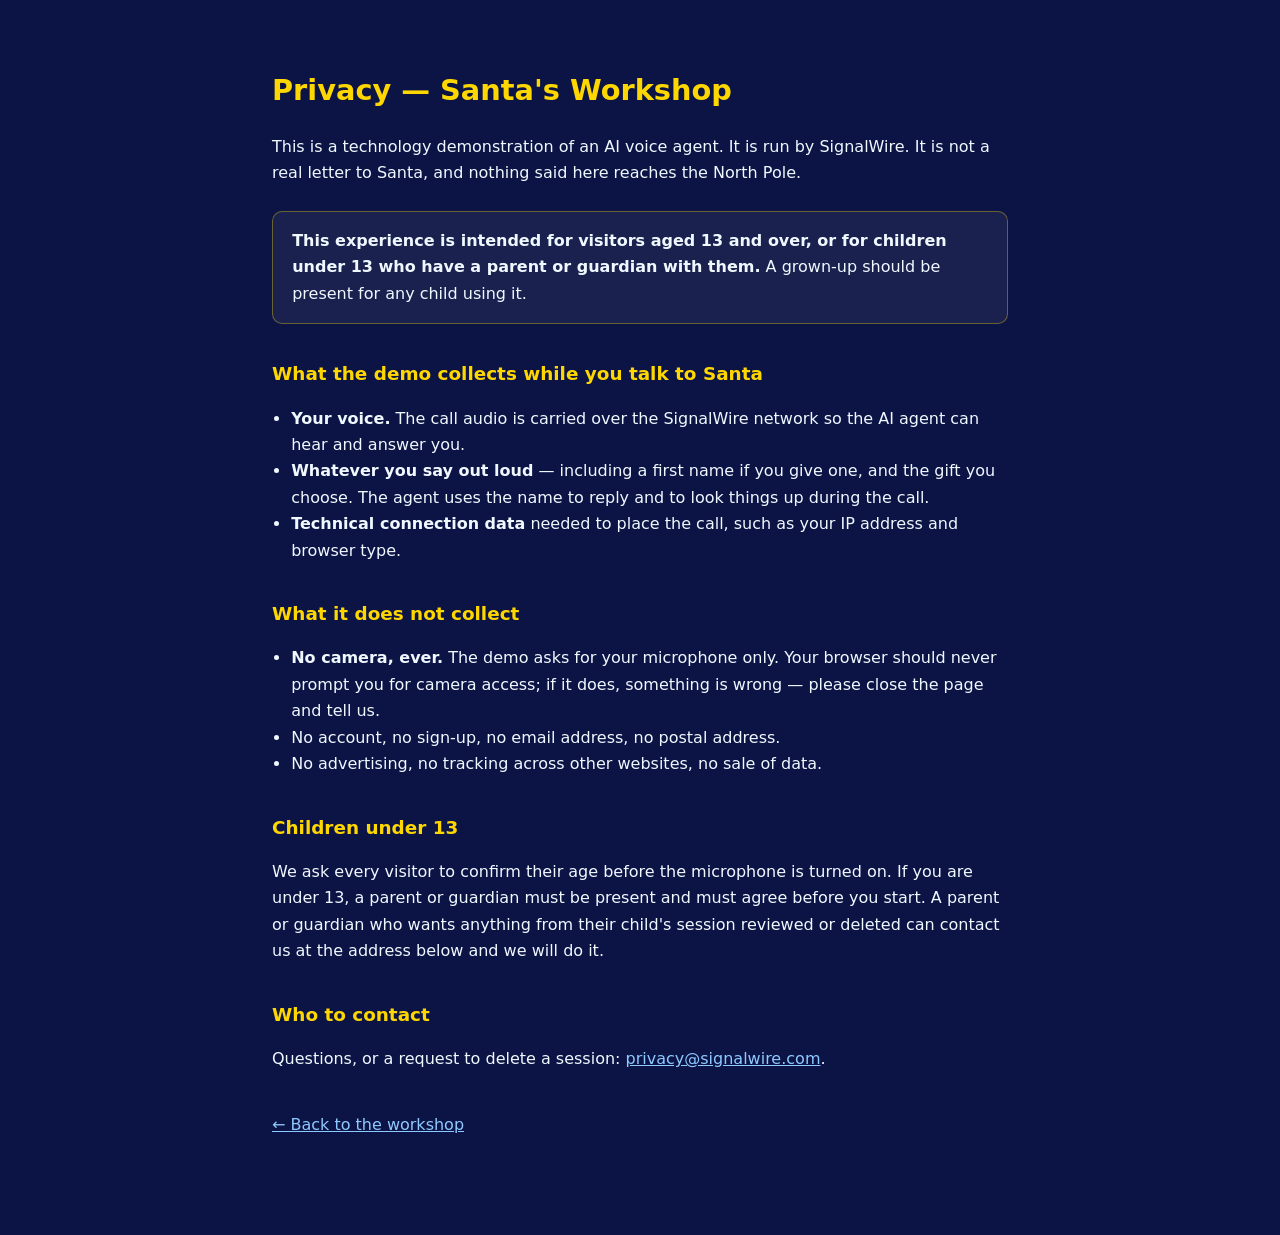
==== web/privacy.html @ 0ddc09f5 "COPPA: add an age gate and minimise data collection - age / parental-consent screen before the micro" ====
<!doctype html>
<html lang="en">
<head>
<meta charset="utf-8">
<meta name="viewport" content="width=device-width, initial-scale=1">
<title>Privacy — Santa's Workshop</title>
<style>
  body { margin:0; background:#0c1445; color:#f0f8ff;
         font-family: system-ui, -apple-system, Segoe UI, Roboto, sans-serif;
         line-height:1.65; }
  main { max-width: 46rem; margin: 0 auto; padding: 3rem 1.25rem 5rem; }
  h1 { color:#ffd700; font-size:1.8rem; }
  h2 { color:#ffd700; font-size:1.15rem; margin-top:2.2rem; }
  a { color:#8ec9ff; }
  .box { background:rgba(255,255,255,.06); border:1px solid rgba(255,215,0,.35);
         border-radius:10px; padding:1rem 1.2rem; margin:1.5rem 0; }
  ul { padding-left:1.2rem; }
</style>
</head>
<body>
<main>
  <h1>Privacy — Santa's Workshop</h1>

  <p>This is a technology demonstration of an AI voice agent. It is run by
  SignalWire. It is not a real letter to Santa, and nothing said here reaches
  the North Pole.</p>

  <div class="box">
    <strong>This experience is intended for visitors aged 13 and over, or for
    children under 13 who have a parent or guardian with them.</strong>
    A grown-up should be present for any child using it.
  </div>

  <h2>What the demo collects while you talk to Santa</h2>
  <ul>
    <li><strong>Your voice.</strong> The call audio is carried over the
    SignalWire network so the AI agent can hear and answer you.</li>
    <li><strong>Whatever you say out loud</strong> — including a first name if
    you give one, and the gift you choose. The agent uses the name to reply and
    to look things up during the call.</li>
    <li><strong>Technical connection data</strong> needed to place the call,
    such as your IP address and browser type.</li>
  </ul>

  <h2>What it does not collect</h2>
  <ul>
    <li><strong>No camera, ever.</strong> The demo asks for your microphone
    only. Your browser should never prompt you for camera access; if it does,
    something is wrong — please close the page and tell us.</li>
    <li>No account, no sign-up, no email address, no postal address.</li>
    <li>No advertising, no tracking across other websites, no sale of data.</li>
  </ul>

  <h2>Children under 13</h2>
  <p>We ask every visitor to confirm their age before the microphone is turned
  on. If you are under 13, a parent or guardian must be present and must agree
  before you start. A parent or guardian who wants anything from their child's
  session reviewed or deleted can contact us at the address below and we will
  do it.</p>

  <h2>Who to contact</h2>
  <p>Questions, or a request to delete a session:
  <a href="mailto:privacy@signalwire.com">privacy@signalwire.com</a>.</p>

  <p style="margin-top:2.5rem"><a href="/">← Back to the workshop</a></p>
</main>
</body>
</html>
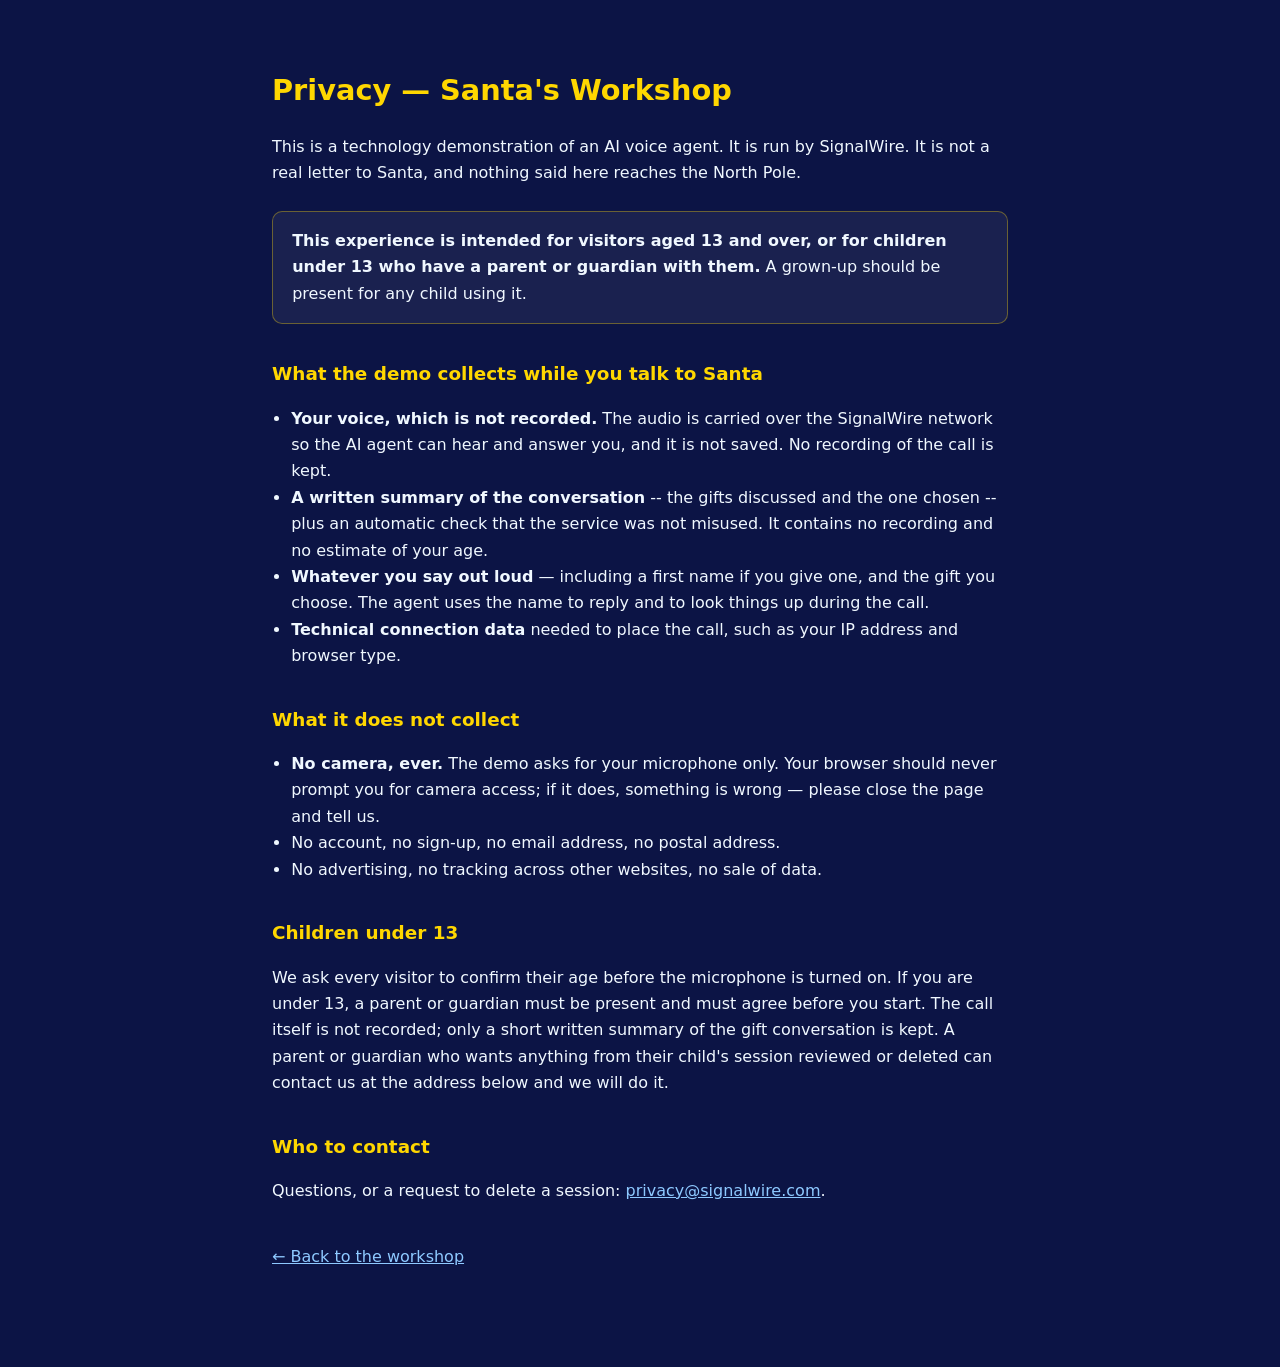
==== commit 94569aea: "Do not record calls, and flag misuse from the transcript - recording off; the written summary is the" ====
--- a/web/privacy.html
+++ b/web/privacy.html
@@ -33,8 +33,12 @@
 
   <h2>What the demo collects while you talk to Santa</h2>
   <ul>
-    <li><strong>Your voice.</strong> The call audio is carried over the
-    SignalWire network so the AI agent can hear and answer you.</li>
+    <li><strong>Your voice, which is not recorded.</strong> The audio is
+    carried over the SignalWire network so the AI agent can hear and answer
+    you, and it is not saved. No recording of the call is kept.</li>
+    <li><strong>A written summary of the conversation</strong> -- the gifts
+    discussed and the one chosen -- plus an automatic check that the service
+    was not misused. It contains no recording and no estimate of your age.</li>
     <li><strong>Whatever you say out loud</strong> — including a first name if
     you give one, and the gift you choose. The agent uses the name to reply and
     to look things up during the call.</li>
@@ -54,7 +58,8 @@
   <h2>Children under 13</h2>
   <p>We ask every visitor to confirm their age before the microphone is turned
   on. If you are under 13, a parent or guardian must be present and must agree
-  before you start. A parent or guardian who wants anything from their child's
+  before you start. The call itself is not recorded; only a short written
+  summary of the gift conversation is kept. A parent or guardian who wants anything from their child's
   session reviewed or deleted can contact us at the address below and we will
   do it.</p>
 
